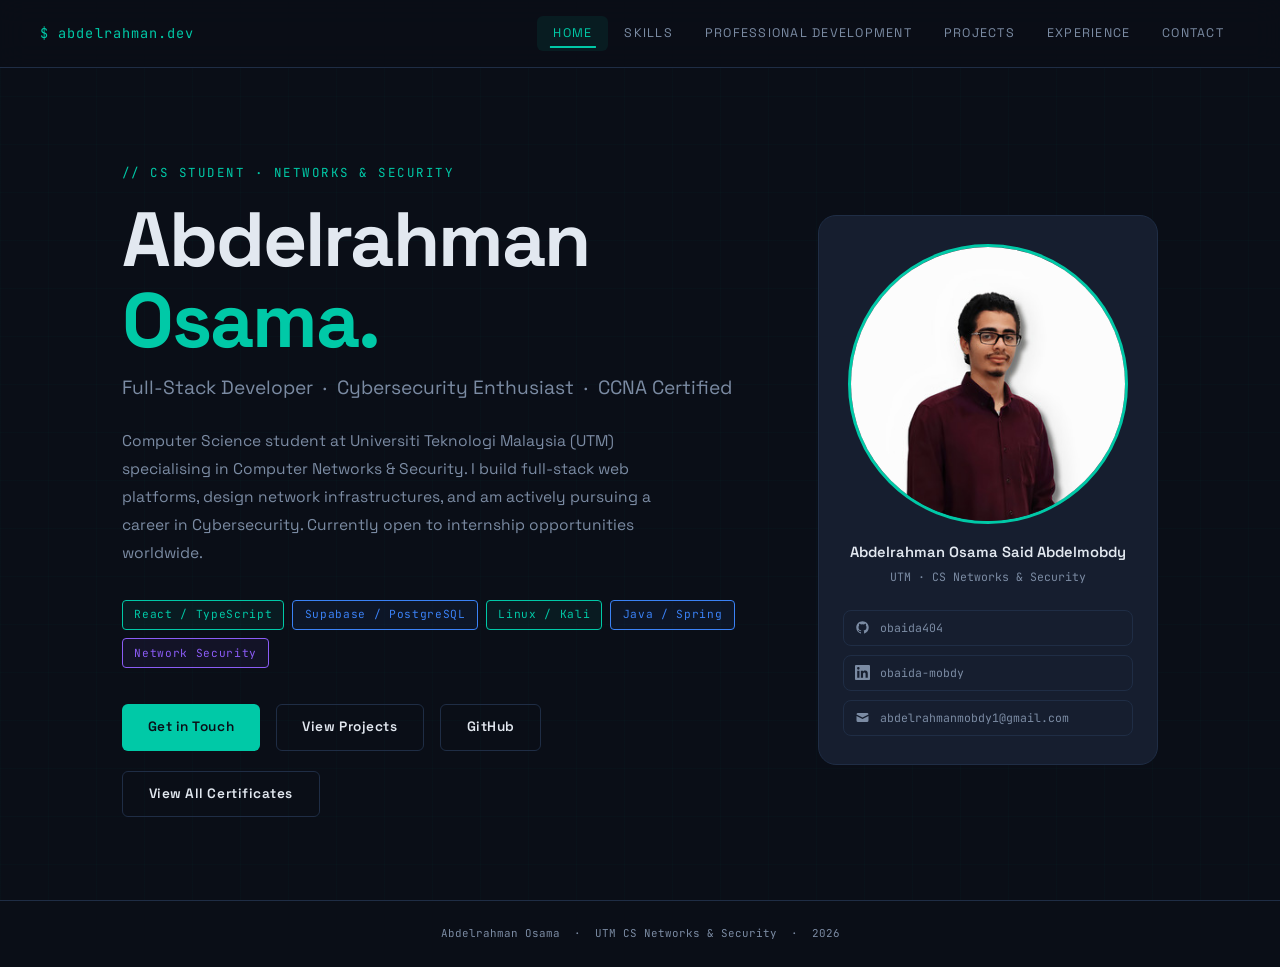
==== index.html @ 8230e9a0 "feat: complete portfolio redesign with fixed CV + new professional development page" ====
<!DOCTYPE html>
<html lang="en">
<head>
  <meta charset="UTF-8" />
  <meta name="viewport" content="width=device-width, initial-scale=1.0" />
  <meta name="description" content="Abdelrahman Osama — Full-Stack Developer &amp; Cybersecurity Enthusiast. Computer Science student at UTM, specialising in Networks &amp; Security." />
  <title>Abdelrahman Osama</title>
  <link rel="preconnect" href="https://fonts.googleapis.com" />
  <link rel="preconnect" href="https://fonts.gstatic.com" crossorigin />
  <link href="https://fonts.googleapis.com/css2?family=Space+Grotesk:wght@300;400;500;600;700&family=JetBrains+Mono:wght@300;400;600&display=swap" rel="stylesheet" />
  <link rel="stylesheet" href="shared.css" />
  <style>
    /* ── HERO ─────────────────────────────────────────────── */
    #hero {
      min-height: 100vh;
      display: flex;
      align-items: center;
      padding-top: 80px;
    }
    .hero-inner {
      display: grid;
      grid-template-columns: 1fr auto;
      gap: 4rem;
      align-items: center;
      width: 100%;
    }
    .hero-eyebrow {
      font-family: var(--mono); font-size: .78rem;
      color: var(--accent); letter-spacing: .2em;
      text-transform: uppercase; margin-bottom: 1rem;
    }
    .hero-name {
      font-size: clamp(2.4rem, 6vw, 4.8rem);
      font-weight: 700; line-height: 1.05; letter-spacing: -.025em;
    }
    .hero-name .first { color: var(--text); }
    .hero-name .last  { color: var(--accent); display: block; }
    .hero-title {
      margin-top: .75rem;
      font-size: clamp(.95rem, 2vw, 1.2rem);
      color: var(--muted); font-weight: 400;
    }
    .hero-summary {
      margin-top: 1.5rem; max-width: 560px;
      font-size: .97rem; color: var(--muted); line-height: 1.8;
    }
    .hero-ctas { display: flex; gap: 1rem; margin-top: 2.25rem; flex-wrap: wrap; }
    .hero-badges { display: flex; flex-wrap: wrap; gap: .5rem; margin-top: 2rem; }

    /* ── SIDE CARD ────────────────────────────────────────── */
    .hero-card {
      width: 340px;
      background: var(--surface);
      border: 1px solid var(--border);
      border-radius: 18px;
      padding: 1.75rem 1.5rem;
      text-align: center;
      flex-shrink: 0;
      transition: border-color .2s;
    }
    .hero-card:hover { border-color: var(--accent); }
    .avatar-photo {
      width: 280px; height: 280px; margin: 0 auto 1rem;
      border-radius: 50%;
      border: 3px solid var(--accent);
      object-fit: cover; display: block;
      background: var(--bg2);
    }
    .avatar-placeholder {
      width: 280px; height: 280px; margin: 0 auto 1rem;
      border-radius: 50%;
      border: 3px solid var(--accent);
      background: linear-gradient(135deg, var(--accent), var(--accent2));
      display: flex; align-items: center; justify-content: center;
      font-size: .6rem; font-weight: 600; color: var(--bg);
      text-align: center; padding: .5rem; line-height: 1.4;
    }
    .card-name { font-size: .92rem; font-weight: 600; margin-top: .25rem; }
    .card-sub  { font-size: .72rem; color: var(--muted); margin-top: .15rem; font-family: var(--mono); }
    .card-links { margin-top: 1.5rem; display: flex; flex-direction: column; gap: .55rem; }
    .card-link {
      display: flex; align-items: center; gap: .6rem;
      font-family: var(--mono); font-size: .72rem;
      color: var(--muted); padding: .48rem .7rem;
      border: 1px solid var(--border); border-radius: 8px;
      transition: all .2s; text-decoration: none;
    }
    .card-link:hover { border-color: var(--accent); color: var(--accent); transform: translateX(2px); }
    .card-link svg { width: 15px; height: 15px; flex-shrink: 0; }

    @media (max-width: 768px) {
      .hero-inner { grid-template-columns: 1fr; }
      .hero-card  { display: none; }
    }
  </style>
</head>
<body>
  <nav>
    <a href="./index.html" class="nav-logo">$ abdelrahman.dev</a>
    <div class="nav-links">
      <a href="./index.html" class="active">Home</a>
      <a href="./skills.html">Skills</a>
      <a href="./professional-development.html">Professional Development</a>
      <a href="./projects.html">Projects</a>
      <a href="./experience.html">Experience</a>
      <a href="./contact.html">Contact</a>
    </div>
  </nav>

  <section id="hero">
    <div class="container">
      <div class="hero-inner">
        <div>
          <p class="hero-eyebrow reveal">// cs student · networks &amp; security</p>
          <h1 class="hero-name reveal">
            <span class="first">Abdelrahman</span>
            <span class="last">Osama.</span>
          </h1>
          <p class="hero-title reveal">
            Full-Stack Developer &nbsp;·&nbsp; Cybersecurity Enthusiast &nbsp;·&nbsp; CCNA Certified
          </p>
          <p class="hero-summary reveal">
            Computer Science student at Universiti Teknologi Malaysia (UTM) specialising in Computer Networks &amp; Security.
            I build full-stack web platforms, design network infrastructures, and am actively pursuing a career in Cybersecurity.
            Currently open to internship opportunities worldwide.
          </p>
          <div class="hero-badges reveal">
            <span class="badge badge-teal">React / TypeScript</span>
            <span class="badge badge-blue">Supabase / PostgreSQL</span>
            <span class="badge badge-teal">Linux / Kali</span>
            <span class="badge badge-blue">Java / Spring</span>
            <span class="badge badge-violet">Network Security</span>
          </div>
          <div class="hero-ctas reveal">
            <a class="btn btn-primary" href="./contact.html">
              Get in Touch
            </a>
            <a class="btn btn-outline" href="./projects.html">
              View Projects
            </a>
            <a class="btn btn-outline" href="https://github.com/obaida404" target="_blank" rel="noopener">
              GitHub
            </a>
          </div>
          <div style="margin-top:1.25rem;" class="reveal">
            <a href="https://drive.google.com/drive/folders/1zpAsCIjV5kIF3nCZOyJwsmV7x7Xxo7CD?usp=sharing" target="_blank" rel="noopener noreferrer" class="btn btn-outline">
              View All Certificates
            </a>
          </div>
        </div>

        <div class="hero-card reveal">
          <img src="photo.jpg" alt="Abdelrahman Osama" class="avatar-photo" id="profile-photo"
               onload="document.querySelector('.avatar-placeholder').style.display='none'"
               onerror="this.style.display='none'" />
          <div class="avatar-placeholder">Add<br/>photo.jpg</div>
          <div class="card-name">Abdelrahman Osama Said Abdelmobdy</div>
          <div class="card-sub">UTM · CS Networks &amp; Security</div>
          <div class="card-links">
            <a href="https://github.com/obaida404" target="_blank" rel="noopener" class="card-link">
              <svg viewBox="0 0 24 24" fill="currentColor"><path d="M12 2C6.477 2 2 6.484 2 12.021c0 4.428 2.865 8.185 6.839 9.504.5.092.682-.217.682-.483 0-.237-.009-.868-.014-1.703-2.782.605-3.369-1.342-3.369-1.342-.454-1.154-1.11-1.462-1.11-1.462-.908-.62.069-.608.069-.608 1.004.07 1.532 1.032 1.532 1.032.892 1.53 2.341 1.088 2.91.832.091-.647.35-1.088.636-1.338-2.22-.253-4.555-1.113-4.555-4.951 0-1.093.39-1.988 1.029-2.688-.103-.253-.446-1.272.098-2.65 0 0 .84-.27 2.75 1.026A9.564 9.564 0 0112 6.844a9.59 9.59 0 012.504.337c1.909-1.296 2.747-1.026 2.747-1.026.546 1.378.202 2.397.1 2.65.64.7 1.028 1.595 1.028 2.688 0 3.848-2.338 4.695-4.566 4.944.359.309.678.92.678 1.855 0 1.338-.012 2.419-.012 2.747 0 .268.18.579.688.481C19.138 20.2 22 16.447 22 12.021 22 6.484 17.523 2 12 2z"/></svg>
              obaida404
            </a>
            <a href="https://www.linkedin.com/in/obaida-mobdy" target="_blank" rel="noopener" class="card-link">
              <svg viewBox="0 0 24 24" fill="currentColor"><path d="M20.447 20.452h-3.554v-5.569c0-1.328-.027-3.037-1.852-3.037-1.853 0-2.136 1.445-2.136 2.939v5.667H9.351V9h3.414v1.561h.046c.477-.9 1.637-1.85 3.37-1.85 3.601 0 4.267 2.37 4.267 5.455v6.286zM5.337 7.433a2.062 2.062 0 01-2.063-2.065 2.064 2.064 0 112.063 2.065zm1.782 13.019H3.555V9h3.564v11.452zM22.225 0H1.771C.792 0 0 .774 0 1.729v20.542C0 23.227.792 24 1.771 24h20.451C23.2 24 24 23.227 24 22.271V1.729C24 .774 23.2 0 22.222 0h.003z"/></svg>
              obaida-mobdy
            </a>
            <a href="mailto:abdelrahmanmobdy1@gmail.com" class="card-link">
              <svg viewBox="0 0 20 20" fill="currentColor"><path d="M2.003 5.884L10 9.882l7.997-3.998A2 2 0 0016 4H4a2 2 0 00-1.997 1.884z"/><path d="M18 8.118l-8 4-8-4V14a2 2 0 002 2h12a2 2 0 002-2V8.118z"/></svg>
              abdelrahmanmobdy1@gmail.com
            </a>
          </div>
        </div>
      </div>
    </div>
  </section>

  <footer>
    <p>Abdelrahman Osama &nbsp;·&nbsp; UTM CS Networks &amp; Security &nbsp;·&nbsp; <span id="yr"></span></p>
  </footer>
  <script>
    document.getElementById('yr').textContent = new Date().getFullYear();

    const obs = new IntersectionObserver(es => {
      es.forEach(e => { if(e.isIntersecting){ e.target.classList.add('visible'); obs.unobserve(e.target); } });
    }, { threshold: .1 });
    document.querySelectorAll('.reveal').forEach(el => obs.observe(el));

    const nav = document.querySelector('nav');
    window.addEventListener('scroll', () => {
      nav.classList.toggle('scrolled', window.scrollY > 20);
    }, { passive: true });
  </script>
</body>
</html>
---- shared.css ----
/* ── TOKENS ──────────────────────────────────────────────── */
:root {
  --bg:      #0a0e17;
  --bg2:     #111827;
  --surface: #161e2f;
  --surface-hover: #1b253b;
  --border:  #1f2d45;
  --accent:  #00c9a7;
  --accent2: #3b82f6;
  --accent3: #8b5cf6;
  --text:    #e2e8f0;
  --muted:   #7b8ba3;
  --display: 'Space Grotesk', sans-serif;
  --mono:    'JetBrains Mono', monospace;
}

/* ── RESET ───────────────────────────────────────────────── */
*, *::before, *::after { box-sizing: border-box; margin: 0; padding: 0; }
html { scroll-behavior: smooth; }
body {
  font-family: var(--display);
  background: var(--bg);
  color: var(--text);
  line-height: 1.65;
  overflow-x: hidden;
  -webkit-font-smoothing: antialiased;
}
::selection { background: var(--accent); color: var(--bg); }
a { color: inherit; text-decoration: none; }

::-webkit-scrollbar { width: 5px; }
::-webkit-scrollbar-track { background: var(--bg); }
::-webkit-scrollbar-thumb { background: var(--accent); border-radius: 3px; }

/* ── GRID OVERLAY ────────────────────────────────────────── */
body::before {
  content: '';
  position: fixed; inset: 0; z-index: 0; pointer-events: none;
  background-image:
    linear-gradient(rgba(0,201,167,.025) 1px, transparent 1px),
    linear-gradient(90deg, rgba(0,201,167,.025) 1px, transparent 1px);
  background-size: 48px 48px;
}

/* ── NAV ─────────────────────────────────────────────────── */
nav {
  position: fixed; top: 0; left: 0; right: 0; z-index: 100;
  display: flex; align-items: center; justify-content: space-between;
  padding: 1rem 2.5rem;
  background: rgba(10,14,23,.9);
  backdrop-filter: blur(14px);
  -webkit-backdrop-filter: blur(14px);
  border-bottom: 1px solid var(--border);
  transition: box-shadow .25s;
}
nav.scrolled { box-shadow: 0 4px 30px rgba(0,0,0,.45); }
.nav-logo {
  font-family: var(--mono);
  font-size: .85rem;
  color: var(--accent);
  letter-spacing: .08em;
  transition: opacity .2s;
}
.nav-logo:hover { opacity: .75; }
.nav-links { display: flex; gap: 0; }
.nav-links a {
  font-size: .78rem;
  letter-spacing: .1em;
  text-transform: uppercase;
  color: var(--muted);
  padding: .45rem 1rem;
  border-radius: 6px;
  transition: color .2s, background .2s;
  position: relative;
}
.nav-links a::after {
  content: ''; position: absolute; bottom: 3px; left: 50%;
  transform: translateX(-50%); width: 0; height: 1.5px;
  background: var(--accent); transition: width .25s ease;
}
.nav-links a:hover { color: var(--accent); background: rgba(0,201,167,.04); }
.nav-links a.active { color: var(--accent); background: rgba(0,201,167,.08); }
.nav-links a.active::after { width: 65%; }

/* ── LAYOUT ──────────────────────────────────────────────── */
section { position: relative; z-index: 1; }
.container { max-width: 1100px; margin: 0 auto; padding: 0 2rem; }
.page-wrap { padding-top: 100px; padding-bottom: 5rem; }

/* ── PAGE HEADER ─────────────────────────────────────────── */
.page-header { margin-bottom: 3rem; }
.page-label {
  font-family: var(--mono); font-size: .72rem;
  color: var(--accent); letter-spacing: .2em; text-transform: uppercase;
  margin-bottom: .5rem;
}
.page-title {
  font-size: clamp(1.8rem, 4vw, 2.8rem);
  font-weight: 700; letter-spacing: -.02em;
}
.page-divider {
  width: 48px; height: 3px;
  background: linear-gradient(90deg, var(--accent), var(--accent2));
  border-radius: 2px; margin-top: .75rem;
}

/* ── BUTTONS ─────────────────────────────────────────────── */
.btn {
  display: inline-flex; align-items: center; gap: .5rem;
  padding: .7rem 1.6rem;
  border-radius: 6px;
  font-size: .85rem; font-weight: 600; letter-spacing: .04em;
  cursor: pointer; transition: all .2s; font-family: var(--display);
}
.btn-primary { background: var(--accent); color: var(--bg); border: none; }
.btn-primary:hover { background: #00e5be; transform: translateY(-1px); box-shadow: 0 4px 16px rgba(0,201,167,.3); }
.btn-outline { background: transparent; color: var(--text); border: 1px solid var(--border); }
.btn-outline:hover { border-color: var(--accent); color: var(--accent); transform: translateY(-1px); }

/* ── BADGES ──────────────────────────────────────────────── */
.badge {
  font-family: var(--mono); font-size: .7rem;
  padding: .3rem .7rem; border-radius: 4px; border: 1px solid; letter-spacing: .06em;
  transition: transform .2s, box-shadow .2s;
}
.badge:hover { transform: translateY(-1px); }
.badge-teal   { border-color: var(--accent);  color: var(--accent);  background: rgba(0,201,167,.07); }
.badge-blue   { border-color: var(--accent2); color: var(--accent2); background: rgba(59,130,246,.07); }
.badge-violet { border-color: var(--accent3); color: var(--accent3); background: rgba(139,92,246,.07); }

/* ── REVEAL ──────────────────────────────────────────────── */
.reveal { opacity: 0; transform: translateY(24px); transition: opacity .55s ease, transform .55s ease; }
.reveal.visible { opacity: 1; transform: none; }

/* ── FOOTER ──────────────────────────────────────────────── */
footer {
  text-align: center; padding: 1.5rem;
  font-family: var(--mono); font-size: .68rem;
  color: var(--muted); border-top: 1px solid var(--border);
  position: relative; z-index: 1;
}

/* ── MOBILE ──────────────────────────────────────────────── */
@media (max-width: 768px) {
  nav { padding: 1rem 1.25rem; }
  .nav-links { gap: 0; }
  .nav-links a { padding: .4rem .55rem; font-size: .65rem; }
  .container { padding: 0 1.25rem; }
}
@media (prefers-reduced-motion: reduce) {
  .reveal { transition: none; }
  * { animation: none !important; }
}
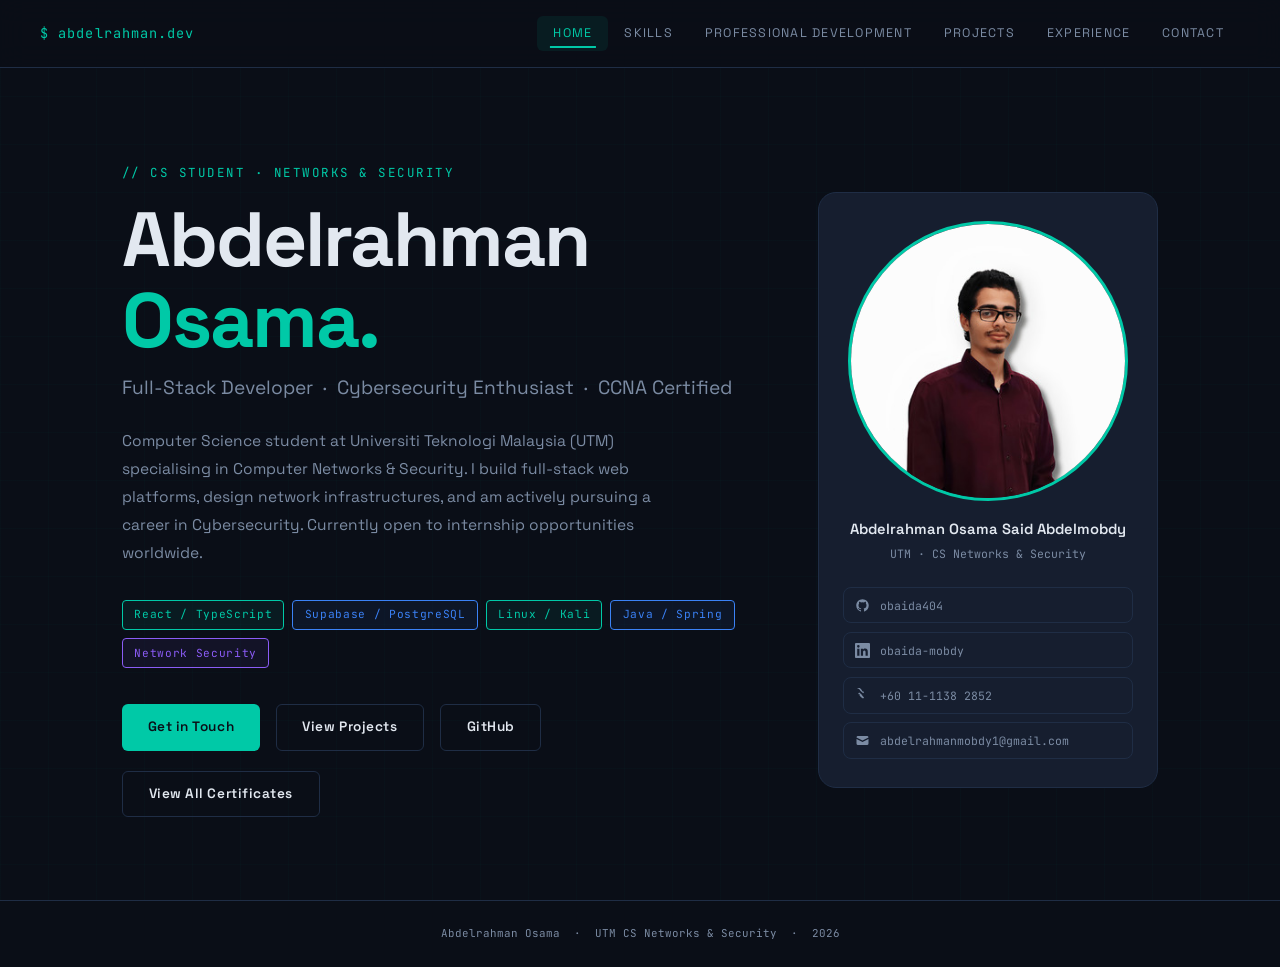
==== commit 77be64e5: "fix: add Projects active nav state + phone number to contact/pages" ====
--- a/index.html
+++ b/index.html
@@ -165,6 +165,10 @@
               <svg viewBox="0 0 24 24" fill="currentColor"><path d="M20.447 20.452h-3.554v-5.569c0-1.328-.027-3.037-1.852-3.037-1.853 0-2.136 1.445-2.136 2.939v5.667H9.351V9h3.414v1.561h.046c.477-.9 1.637-1.85 3.37-1.85 3.601 0 4.267 2.37 4.267 5.455v6.286zM5.337 7.433a2.062 2.062 0 01-2.063-2.065 2.064 2.064 0 112.063 2.065zm1.782 13.019H3.555V9h3.564v11.452zM22.225 0H1.771C.792 0 0 .774 0 1.729v20.542C0 23.227.792 24 1.771 24h20.451C23.2 24 24 23.227 24 22.271V1.729C24 .774 23.2 0 22.222 0h.003z"/></svg>
               obaida-mobdy
             </a>
+            <a href="tel:+601111382852" class="card-link">
+              <svg viewBox="0 0 24 24" fill="currentColor"><path d="M6.62 10.79a15.05 15.05 0 006.19 6.19l1.06-1.06a1 1 0 000-1.41l-1.06-1.06a15.05 15.05 0 00-6.19-6.19l-1.06 1.06a1 1 0 001.41 1.41l1.06 1.06zm7.48-3.54a1 1 0 00-1.41-1.41l-1.06-1.06a15.05 15.05 0 00-6.19-6.19l-1.06 1.06a1 1 0 001.41 1.41l1.06 1.06a15.05 15.05 0 006.19 6.19l1.06-1.06a1 1 0 00-1.41-1.41l-1.06-1.06z"/></svg>
+              +60 11-1138 2852
+            </a>
             <a href="mailto:abdelrahmanmobdy1@gmail.com" class="card-link">
               <svg viewBox="0 0 20 20" fill="currentColor"><path d="M2.003 5.884L10 9.882l7.997-3.998A2 2 0 0016 4H4a2 2 0 00-1.997 1.884z"/><path d="M18 8.118l-8 4-8-4V14a2 2 0 002 2h12a2 2 0 002-2V8.118z"/></svg>
               abdelrahmanmobdy1@gmail.com
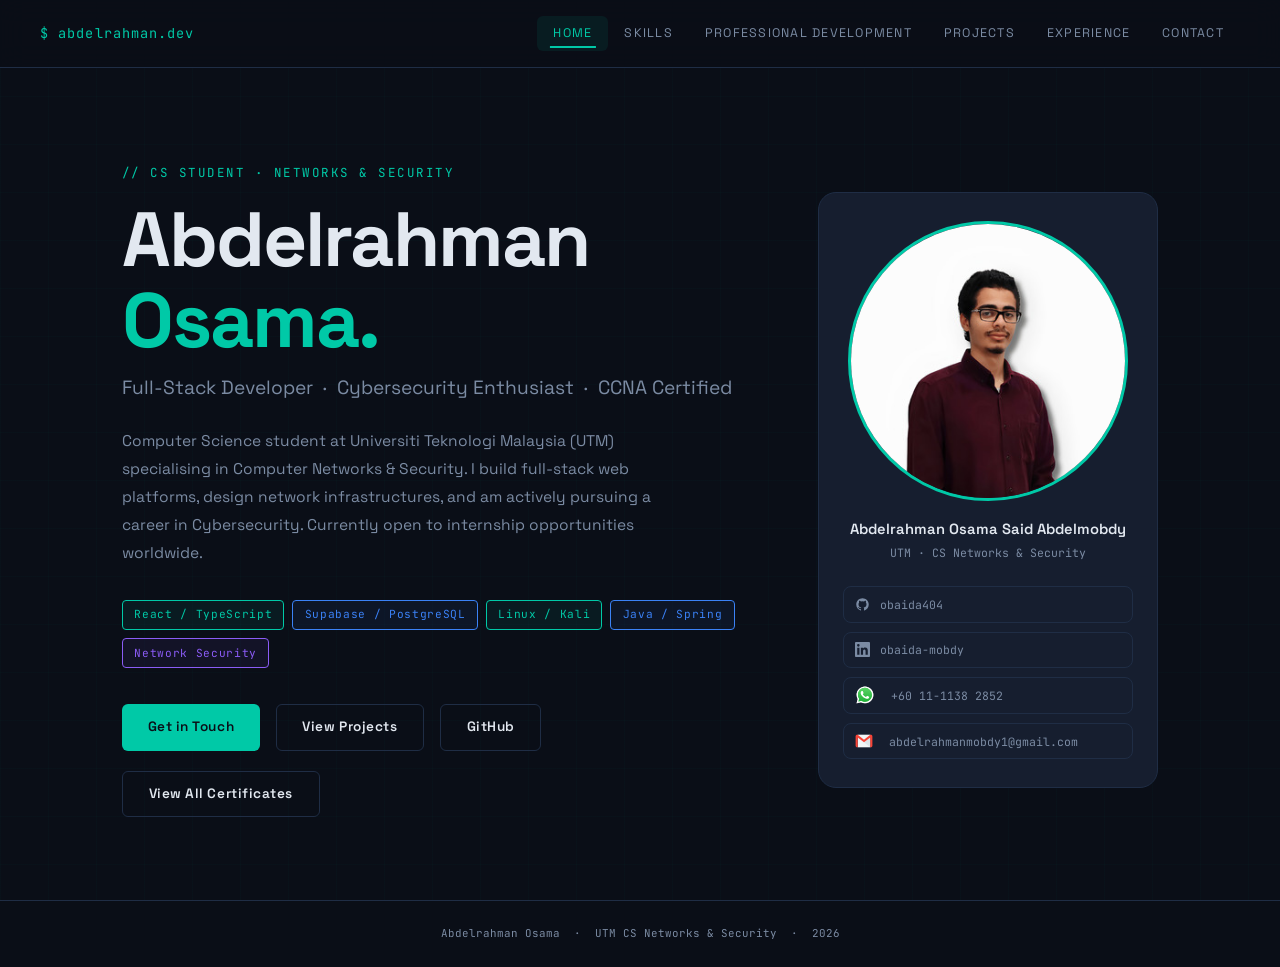
==== commit 9f56c1d0: "feat: add WhatsApp + email SVG logo icons" ====
--- a/index.html
+++ b/index.html
@@ -166,11 +166,11 @@
               obaida-mobdy
             </a>
             <a href="tel:+601111382852" class="card-link">
-              <svg viewBox="0 0 24 24" fill="currentColor"><path d="M6.62 10.79a15.05 15.05 0 006.19 6.19l1.06-1.06a1 1 0 000-1.41l-1.06-1.06a15.05 15.05 0 00-6.19-6.19l-1.06 1.06a1 1 0 001.41 1.41l1.06 1.06zm7.48-3.54a1 1 0 00-1.41-1.41l-1.06-1.06a15.05 15.05 0 00-6.19-6.19l-1.06 1.06a1 1 0 001.41 1.41l1.06 1.06a15.05 15.05 0 006.19 6.19l1.06-1.06a1 1 0 00-1.41-1.41l-1.06-1.06z"/></svg>
+              <img src="whatsapp.svg" width="20" height="20" alt="WhatsApp" style="vertical-align:middle;margin-right:6px;">
               +60 11-1138 2852
             </a>
             <a href="mailto:abdelrahmanmobdy1@gmail.com" class="card-link">
-              <svg viewBox="0 0 20 20" fill="currentColor"><path d="M2.003 5.884L10 9.882l7.997-3.998A2 2 0 0016 4H4a2 2 0 00-1.997 1.884z"/><path d="M18 8.118l-8 4-8-4V14a2 2 0 002 2h12a2 2 0 002-2V8.118z"/></svg>
+              <img src="email.svg" width="18" height="18" alt="Email" style="vertical-align:middle;margin-right:6px;">
               abdelrahmanmobdy1@gmail.com
             </a>
           </div>
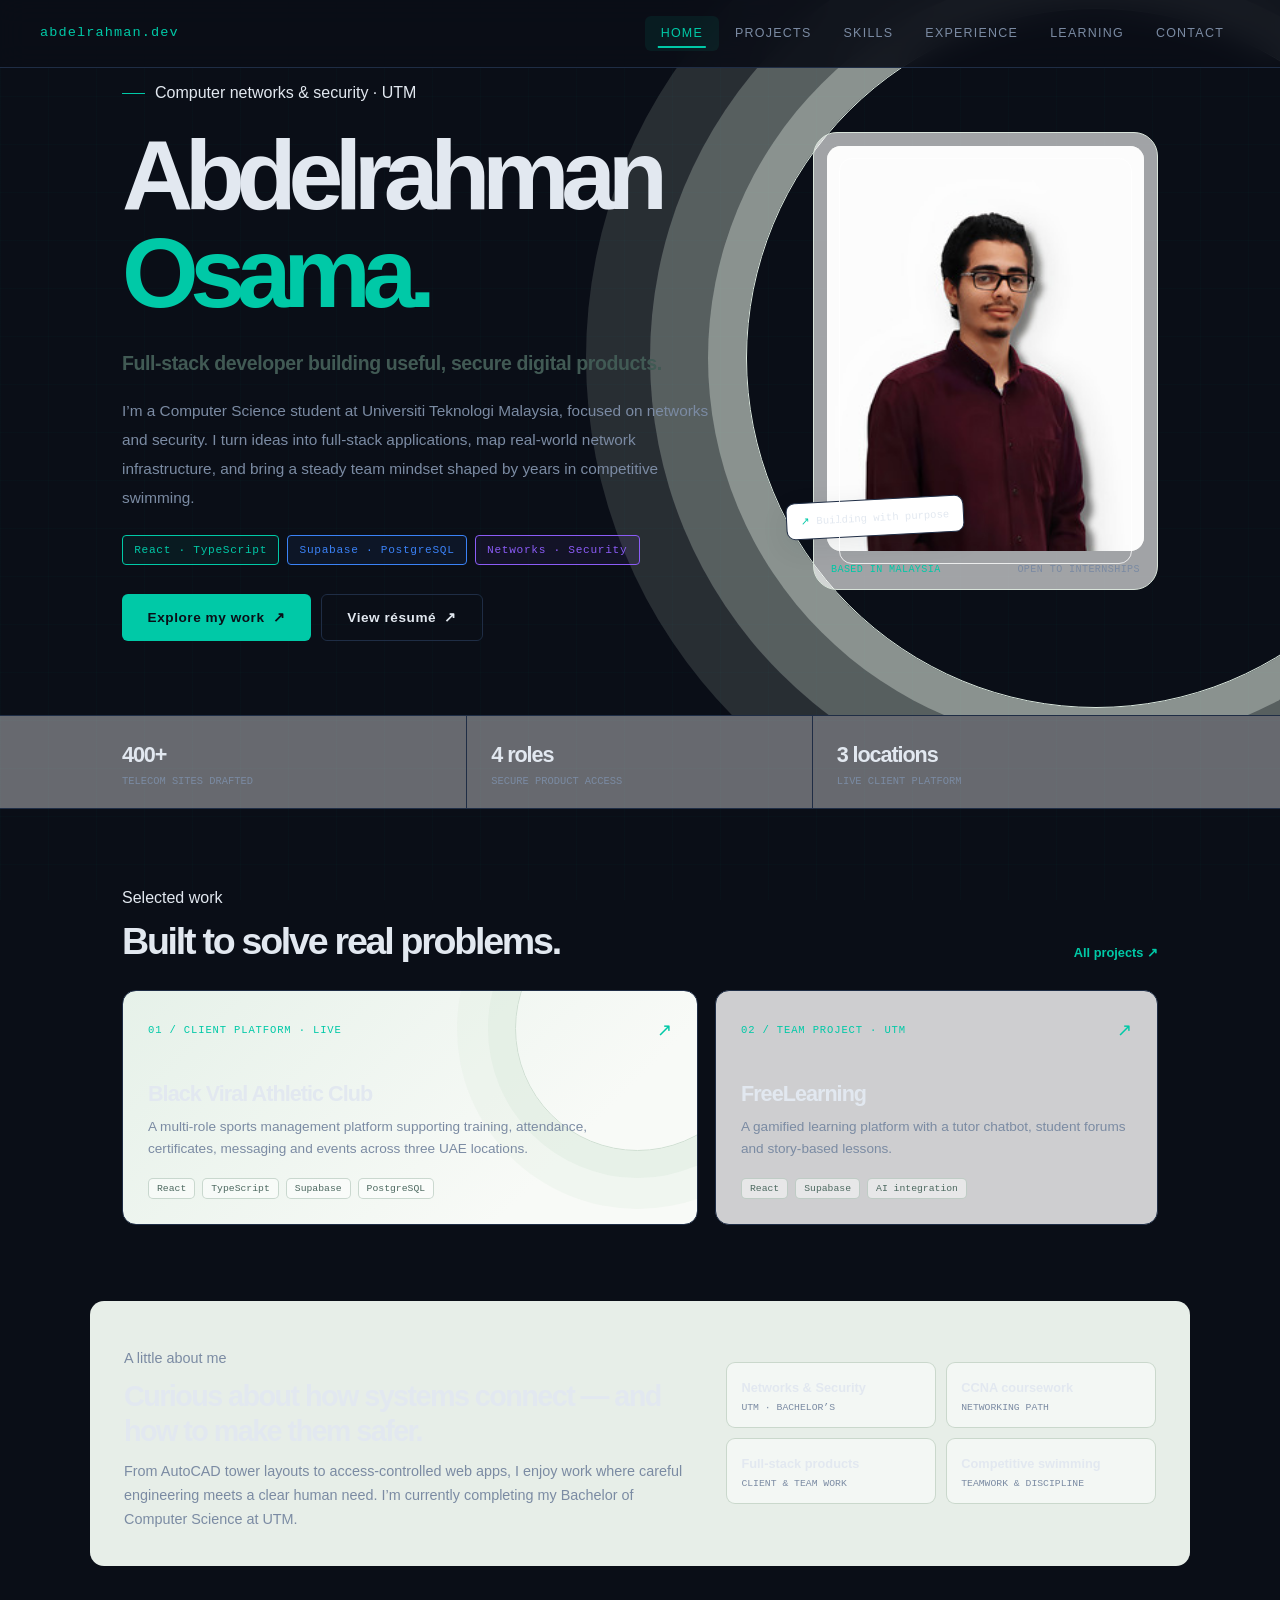
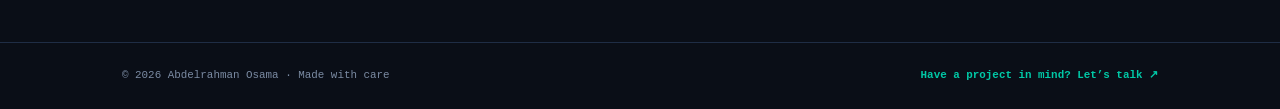
==== commit 2949da5e: "Redesign portfolio homepage" ====
--- a/index.html
+++ b/index.html
@@ -1,199 +1,186 @@
-<!DOCTYPE html>
+<!doctype html>
 <html lang="en">
 <head>
-  <meta charset="UTF-8" />
-  <meta name="viewport" content="width=device-width, initial-scale=1.0" />
-  <meta name="description" content="Abdelrahman Osama — Full-Stack Developer &amp; Cybersecurity Enthusiast. Computer Science student at UTM, specialising in Networks &amp; Security." />
-  <title>Abdelrahman Osama</title>
-  <link rel="preconnect" href="https://fonts.googleapis.com" />
-  <link rel="preconnect" href="https://fonts.gstatic.com" crossorigin />
-  <link href="https://fonts.googleapis.com/css2?family=Space+Grotesk:wght@300;400;500;600;700&family=JetBrains+Mono:wght@300;400;600&display=swap" rel="stylesheet" />
+  <meta charset="utf-8" />
+  <meta name="viewport" content="width=device-width, initial-scale=1" />
+  <meta name="description" content="Abdelrahman Osama is a Computer Networks and Security student at UTM who builds full-stack products and network systems." />
+  <meta name="theme-color" content="#f4f5f0" />
+  <title>Abdelrahman Osama — Full-Stack Developer &amp; Networks Student</title>
   <link rel="stylesheet" href="shared.css" />
   <style>
-    /* ── HERO ─────────────────────────────────────────────── */
-    #hero {
-      min-height: 100vh;
-      display: flex;
-      align-items: center;
-      padding-top: 80px;
+    .hero { position: relative; isolation: isolate; padding: 80px 0 74px; overflow: hidden; }
+    .hero::before {
+      position: absolute; content: ''; z-index: -1; right: -13vw; top: 8px;
+      width: min(58vw, 700px); aspect-ratio: 1; border: 1px solid #dce9df; border-radius: 50%;
+      box-shadow: 0 0 0 38px rgba(226,237,227,.36), 0 0 0 96px rgba(226,237,227,.25), 0 0 0 160px rgba(226,237,227,.14);
     }
-    .hero-inner {
-      display: grid;
-      grid-template-columns: 1fr auto;
-      gap: 4rem;
-      align-items: center;
-      width: 100%;
+    .hero-inner { display: grid; grid-template-columns: minmax(0,1fr) 345px; gap: clamp(44px,8vw,112px); align-items: center; }
+    .hero-copy { max-width: 680px; }
+    .hero-eyebrow { display: flex; align-items: center; gap: 10px; margin-bottom: 21px; }
+    .hero-eyebrow::before { content: ''; width: 23px; height: 1px; background: var(--accent); }
+    .hero-name { max-width: 740px; font-size: clamp(3.25rem, 7.7vw, 6.25rem); line-height: .99; letter-spacing: -.085em; font-weight: 800; }
+    .hero-name .first { display: block; }
+    .hero-name .last { display: block; color: var(--accent); }
+    .hero-title { margin-top: 24px; color: #415a54; font-size: clamp(1rem,2vw,1.22rem); font-weight: 700; letter-spacing: -.02em; }
+    .hero-summary { max-width: 600px; margin-top: 17px; color: var(--muted); font-size: .96rem; line-height: 1.9; }
+    .hero-badges { display: flex; flex-wrap: wrap; gap: 8px; margin-top: 23px; }
+    .hero-ctas { display: flex; flex-wrap: wrap; gap: 10px; margin-top: 29px; }
+    .hero-photo-wrap { position: relative; padding: 13px; border: 1px solid #d8e3d9; border-radius: 24px; background: rgba(255,255,255,.62); box-shadow: var(--shadow); transform: rotate(2deg); }
+    .hero-photo-wrap::before { position:absolute; content:''; inset: 25px; border: 1px solid rgba(255,255,255,.8); border-radius: 13px; pointer-events:none; z-index:1; }
+    .hero-photo { display:block; width:100%; height: 405px; object-fit: cover; object-position: center 25%; border-radius: 14px; background:#eef0ed; }
+    .photo-caption { display:flex; align-items:center; justify-content:space-between; gap:12px; padding: 13px 4px 1px; font:500 .63rem var(--mono); color:var(--muted); letter-spacing:.04em; }
+    .photo-caption strong { color:var(--accent); font-weight:500; }
+    .hero-note { position:absolute; left:-28px; bottom:53px; padding:11px 14px; border:1px solid var(--border); border-radius:9px; background:white; box-shadow:0 8px 28px rgba(23,42,40,.09); font:500 .66rem var(--mono); color:var(--text); transform:rotate(-3deg); }
+    .hero-note span { color:var(--accent); }
+    .proof-band { border-block:1px solid var(--border); background:rgba(255,255,255,.38); }
+    .proof-grid { display:grid; grid-template-columns:repeat(3,1fr); }
+    .proof-item { padding:21px 24px; border-right:1px solid var(--border); }
+    .proof-item:first-child { padding-left:0; }
+    .proof-item:last-child { border:0; }
+    .proof-number { display:block; color:var(--text); font-size:1.35rem; font-weight:800; letter-spacing:-.05em; }
+    .proof-caption { display:block; margin-top:2px; color:var(--muted); font:500 .65rem var(--mono); }
+    .home-section { padding:76px 0; }
+    .section-heading { display:flex; align-items:end; justify-content:space-between; gap:20px; margin-bottom:26px; }
+    .section-heading h2 { margin-top:9px; font-size:clamp(1.7rem,3vw,2.35rem); line-height:1.15; letter-spacing:-.06em; }
+    .section-link { color:var(--accent); font-size:.8rem; font-weight:800; white-space:nowrap; }
+    .section-link:hover { text-decoration:underline; text-underline-offset:4px; }
+    .featured-grid { display:grid; grid-template-columns:1.3fr 1fr; gap:17px; }
+    .featured-card { position:relative; display:flex; min-height:235px; flex-direction:column; justify-content:space-between; padding:25px; overflow:hidden; border:1px solid var(--border); border-radius:14px; background:rgba(255,255,255,.8); transition:transform .2s,box-shadow .2s,border-color .2s; }
+    .featured-card:hover { transform:translateY(-3px); border-color:#b5d0c4; box-shadow:var(--shadow); }
+    .featured-card.primary { background:linear-gradient(135deg,#e6f1e9,#f8faf7 75%); }
+    .featured-card.primary::after { position:absolute; content:''; right:-63px; top:-85px; width:245px; height:245px; border:1px solid #cfdfd2; border-radius:50%; box-shadow:0 0 0 27px rgba(219,234,221,.48),0 0 0 58px rgba(219,234,221,.29); }
+    .featured-top, .featured-bottom { position:relative; z-index:1; }
+    .featured-top { display:flex; align-items:center; justify-content:space-between; gap:12px; }
+    .feat-label { color:var(--accent); font:500 .66rem var(--mono); letter-spacing:.08em; text-transform:uppercase; }
+    .featured-arrow { color:var(--accent); font-size:1.1rem; }
+    .featured-card h3 { max-width:420px; margin-top:30px; font-size:1.35rem; line-height:1.25; letter-spacing:-.045em; }
+    .featured-card p { max-width:470px; margin-top:8px; color:var(--muted); font-size:.85rem; }
+    .featured-tags { display:flex; flex-wrap:wrap; gap:7px; margin-top:17px; }
+    .featured-tags span { padding:4px 8px; border:1px solid rgba(147,174,157,.46); border-radius:5px; color:#4d6960; background:rgba(255,255,255,.5); font:500 .61rem var(--mono); }
+    .about-strip { display:grid; grid-template-columns:1.3fr 1fr; gap:44px; align-items:center; padding:34px; border-radius:14px; background:#e7eee8; }
+    .about-strip h2 { margin-top:9px; font-size:1.8rem; letter-spacing:-.055em; line-height:1.2; }
+    .about-strip p { margin-top:12px; color:var(--muted); font-size:.9rem; }
+    .about-facts { display:grid; grid-template-columns:1fr 1fr; gap:10px; }
+    .about-fact { padding:14px; border:1px solid rgba(182,202,186,.67); border-radius:9px; background:rgba(255,255,255,.5); }
+    .about-fact strong { display:block; font-size:.8rem; }
+    .about-fact span { display:block; margin-top:4px; color:var(--muted); font:500 .61rem var(--mono); }
+    .home-footer { display:flex; align-items:center; justify-content:space-between; gap:20px; }
+    .home-footer a { color:var(--accent); font-weight:700; }
+    @media (max-width: 820px) {
+      .hero { padding:58px 0 53px; }
+      .hero-inner { grid-template-columns:minmax(0,1fr) 260px; gap:36px; }
+      .hero-photo { height:325px; }
+      .hero-note { left:-20px; }
+      .about-strip { gap:25px; }
     }
-    .hero-eyebrow {
-      font-family: var(--mono); font-size: .78rem;
-      color: var(--accent); letter-spacing: .2em;
-      text-transform: uppercase; margin-bottom: 1rem;
-    }
-    .hero-name {
-      font-size: clamp(2.4rem, 6vw, 4.8rem);
-      font-weight: 700; line-height: 1.05; letter-spacing: -.025em;
-    }
-    .hero-name .first { color: var(--text); }
-    .hero-name .last  { color: var(--accent); display: block; }
-    .hero-title {
-      margin-top: .75rem;
-      font-size: clamp(.95rem, 2vw, 1.2rem);
-      color: var(--muted); font-weight: 400;
-    }
-    .hero-summary {
-      margin-top: 1.5rem; max-width: 560px;
-      font-size: .97rem; color: var(--muted); line-height: 1.8;
-    }
-    .hero-ctas { display: flex; gap: 1rem; margin-top: 2.25rem; flex-wrap: wrap; }
-    .hero-badges { display: flex; flex-wrap: wrap; gap: .5rem; margin-top: 2rem; }
-
-    /* ── SIDE CARD ────────────────────────────────────────── */
-    .hero-card {
-      width: 340px;
-      background: var(--surface);
-      border: 1px solid var(--border);
-      border-radius: 18px;
-      padding: 1.75rem 1.5rem;
-      text-align: center;
-      flex-shrink: 0;
-      transition: border-color .2s;
-    }
-    .hero-card:hover { border-color: var(--accent); }
-    .avatar-photo {
-      width: 280px; height: 280px; margin: 0 auto 1rem;
-      border-radius: 50%;
-      border: 3px solid var(--accent);
-      object-fit: cover; display: block;
-      background: var(--bg2);
-    }
-    .avatar-placeholder {
-      width: 280px; height: 280px; margin: 0 auto 1rem;
-      border-radius: 50%;
-      border: 3px solid var(--accent);
-      background: linear-gradient(135deg, var(--accent), var(--accent2));
-      display: flex; align-items: center; justify-content: center;
-      font-size: .6rem; font-weight: 600; color: var(--bg);
-      text-align: center; padding: .5rem; line-height: 1.4;
-    }
-    .card-name { font-size: .92rem; font-weight: 600; margin-top: .25rem; }
-    .card-sub  { font-size: .72rem; color: var(--muted); margin-top: .15rem; font-family: var(--mono); }
-    .card-links { margin-top: 1.5rem; display: flex; flex-direction: column; gap: .55rem; }
-    .card-link {
-      display: flex; align-items: center; gap: .6rem;
-      font-family: var(--mono); font-size: .72rem;
-      color: var(--muted); padding: .48rem .7rem;
-      border: 1px solid var(--border); border-radius: 8px;
-      transition: all .2s; text-decoration: none;
-    }
-    .card-link:hover { border-color: var(--accent); color: var(--accent); transform: translateX(2px); }
-    .card-link svg { width: 15px; height: 15px; flex-shrink: 0; }
-
-    @media (max-width: 768px) {
-      .hero-inner { grid-template-columns: 1fr; }
-      .hero-card  { display: none; }
+    @media (max-width: 620px) {
+      .hero { padding:48px 0 47px; }
+      .hero-inner { grid-template-columns:1fr; gap:33px; }
+      .hero-name { font-size:clamp(3.1rem,14vw,5rem); }
+      .hero-summary { font-size:.91rem; }
+      .hero-photo-wrap { width:min(78%,300px); justify-self:center; }
+      .hero-photo { height:310px; }
+      .hero-note { left:-25px; bottom:43px; }
+      .proof-grid { grid-template-columns:repeat(3,1fr); }
+      .proof-item { padding:16px 10px; }
+      .proof-item:first-child { padding-left:0; }
+      .proof-number { font-size:1.1rem; }
+      .proof-caption { font-size:.56rem; }
+      .home-section { padding:55px 0; }
+      .section-heading { align-items:flex-start; }
+      .section-heading .section-link { padding-top:5px; }
+      .featured-grid, .about-strip { grid-template-columns:1fr; }
+      .featured-card { min-height:210px; padding:21px; }
+      .about-strip { padding:24px; }
+      .about-strip h2 { font-size:1.55rem; }
+      .home-footer { align-items:flex-start; flex-direction:column; }
     }
   </style>
 </head>
 <body>
-  <nav>
-    <a href="./index.html" class="nav-logo">$ abdelrahman.dev</a>
+  <nav aria-label="Main navigation">
+    <a href="./index.html" class="nav-logo">abdelrahman.dev</a>
     <div class="nav-links">
-      <a href="./index.html" class="active">Home</a>
+      <a href="./index.html" class="active" aria-current="page">Home</a>
+      <a href="./projects.html">Projects</a>
       <a href="./skills.html">Skills</a>
-      <a href="./professional-development.html">Professional Development</a>
-      <a href="./projects.html">Projects</a>
       <a href="./experience.html">Experience</a>
+      <a href="./professional-development.html">Learning</a>
       <a href="./contact.html">Contact</a>
     </div>
   </nav>
 
-  <section id="hero">
-    <div class="container">
-      <div class="hero-inner">
-        <div>
-          <p class="hero-eyebrow reveal">// cs student · networks &amp; security</p>
-          <h1 class="hero-name reveal">
-            <span class="first">Abdelrahman</span>
-            <span class="last">Osama.</span>
-          </h1>
-          <p class="hero-title reveal">
-            Full-Stack Developer &nbsp;·&nbsp; Cybersecurity Enthusiast &nbsp;·&nbsp; CCNA Certified
-          </p>
-          <p class="hero-summary reveal">
-            Computer Science student at Universiti Teknologi Malaysia (UTM) specialising in Computer Networks &amp; Security.
-            I build full-stack web platforms, design network infrastructures, and am actively pursuing a career in Cybersecurity.
-            Currently open to internship opportunities worldwide.
-          </p>
-          <div class="hero-badges reveal">
-            <span class="badge badge-teal">React / TypeScript</span>
-            <span class="badge badge-blue">Supabase / PostgreSQL</span>
-            <span class="badge badge-teal">Linux / Kali</span>
-            <span class="badge badge-blue">Java / Spring</span>
-            <span class="badge badge-violet">Network Security</span>
+  <main>
+    <section class="hero">
+      <div class="container hero-inner">
+        <div class="hero-copy">
+          <p class="hero-eyebrow reveal">Computer networks &amp; security · UTM</p>
+          <h1 class="hero-name reveal"><span class="first">Abdelrahman</span><span class="last">Osama.</span></h1>
+          <p class="hero-title reveal">Full-stack developer building useful, secure digital products.</p>
+          <p class="hero-summary reveal">I’m a Computer Science student at Universiti Teknologi Malaysia, focused on networks and security. I turn ideas into full-stack applications, map real-world network infrastructure, and bring a steady team mindset shaped by years in competitive swimming.</p>
+          <div class="hero-badges reveal" aria-label="Key technologies">
+            <span class="badge badge-teal">React · TypeScript</span>
+            <span class="badge badge-blue">Supabase · PostgreSQL</span>
+            <span class="badge badge-violet">Networks · Security</span>
           </div>
           <div class="hero-ctas reveal">
-            <a class="btn btn-primary" href="./contact.html">
-              Get in Touch
-            </a>
-            <a class="btn btn-outline" href="./projects.html">
-              View Projects
-            </a>
-            <a class="btn btn-outline" href="https://github.com/obaida404" target="_blank" rel="noopener">
-              GitHub
-            </a>
-          </div>
-          <div style="margin-top:1.25rem;" class="reveal">
-            <a href="https://drive.google.com/drive/folders/1zpAsCIjV5kIF3nCZOyJwsmV7x7Xxo7CD?usp=sharing" target="_blank" rel="noopener noreferrer" class="btn btn-outline">
-              View All Certificates
-            </a>
+            <a class="btn btn-primary" href="./projects.html">Explore my work <span aria-hidden="true">↗</span></a>
+            <a class="btn btn-outline" href="./CV.pdf" target="_blank" rel="noopener">View résumé <span aria-hidden="true">↗</span></a>
           </div>
         </div>
-
-        <div class="hero-card reveal">
-          <img src="photo.jpg" alt="Abdelrahman Osama" class="avatar-photo" id="profile-photo"
-               onload="document.querySelector('.avatar-placeholder').style.display='none'"
-               onerror="this.style.display='none'" />
-          <div class="avatar-placeholder">Add<br/>photo.jpg</div>
-          <div class="card-name">Abdelrahman Osama Said Abdelmobdy</div>
-          <div class="card-sub">UTM · CS Networks &amp; Security</div>
-          <div class="card-links">
-            <a href="https://github.com/obaida404" target="_blank" rel="noopener" class="card-link">
-              <svg viewBox="0 0 24 24" fill="currentColor"><path d="M12 2C6.477 2 2 6.484 2 12.021c0 4.428 2.865 8.185 6.839 9.504.5.092.682-.217.682-.483 0-.237-.009-.868-.014-1.703-2.782.605-3.369-1.342-3.369-1.342-.454-1.154-1.11-1.462-1.11-1.462-.908-.62.069-.608.069-.608 1.004.07 1.532 1.032 1.532 1.032.892 1.53 2.341 1.088 2.91.832.091-.647.35-1.088.636-1.338-2.22-.253-4.555-1.113-4.555-4.951 0-1.093.39-1.988 1.029-2.688-.103-.253-.446-1.272.098-2.65 0 0 .84-.27 2.75 1.026A9.564 9.564 0 0112 6.844a9.59 9.59 0 012.504.337c1.909-1.296 2.747-1.026 2.747-1.026.546 1.378.202 2.397.1 2.65.64.7 1.028 1.595 1.028 2.688 0 3.848-2.338 4.695-4.566 4.944.359.309.678.92.678 1.855 0 1.338-.012 2.419-.012 2.747 0 .268.18.579.688.481C19.138 20.2 22 16.447 22 12.021 22 6.484 17.523 2 12 2z"/></svg>
-              obaida404
-            </a>
-            <a href="https://www.linkedin.com/in/obaida-mobdy" target="_blank" rel="noopener" class="card-link">
-              <svg viewBox="0 0 24 24" fill="currentColor"><path d="M20.447 20.452h-3.554v-5.569c0-1.328-.027-3.037-1.852-3.037-1.853 0-2.136 1.445-2.136 2.939v5.667H9.351V9h3.414v1.561h.046c.477-.9 1.637-1.85 3.37-1.85 3.601 0 4.267 2.37 4.267 5.455v6.286zM5.337 7.433a2.062 2.062 0 01-2.063-2.065 2.064 2.064 0 112.063 2.065zm1.782 13.019H3.555V9h3.564v11.452zM22.225 0H1.771C.792 0 0 .774 0 1.729v20.542C0 23.227.792 24 1.771 24h20.451C23.2 24 24 23.227 24 22.271V1.729C24 .774 23.2 0 22.222 0h.003z"/></svg>
-              obaida-mobdy
-            </a>
-            <a href="tel:+601111382852" class="card-link">
-              <img src="whatsapp.svg" width="20" height="20" alt="WhatsApp" style="vertical-align:middle;margin-right:6px;">
-              +60 11-1138 2852
-            </a>
-            <a href="mailto:abdelrahmanmobdy1@gmail.com" class="card-link">
-              <img src="email.svg" width="18" height="18" alt="Email" style="vertical-align:middle;margin-right:6px;">
-              abdelrahmanmobdy1@gmail.com
-            </a>
-          </div>
+        <div class="hero-photo-wrap reveal">
+          <img src="photo.jpg" alt="Portrait of Abdelrahman Osama" class="hero-photo" width="300" height="405" />
+          <p class="photo-caption"><strong>BASED IN MALAYSIA</strong><span>OPEN TO INTERNSHIPS</span></p>
+          <div class="hero-note"><span>↗</span> Building with purpose</div>
         </div>
       </div>
-    </div>
-  </section>
+    </section>
 
-  <footer>
-    <p>Abdelrahman Osama &nbsp;·&nbsp; UTM CS Networks &amp; Security &nbsp;·&nbsp; <span id="yr"></span></p>
-  </footer>
+    <section class="proof-band" aria-label="Experience highlights">
+      <div class="container proof-grid">
+        <div class="proof-item"><span class="proof-number">400+</span><span class="proof-caption">TELECOM SITES DRAFTED</span></div>
+        <div class="proof-item"><span class="proof-number">4 roles</span><span class="proof-caption">SECURE PRODUCT ACCESS</span></div>
+        <div class="proof-item"><span class="proof-number">3 locations</span><span class="proof-caption">LIVE CLIENT PLATFORM</span></div>
+      </div>
+    </section>
+
+    <section class="home-section">
+      <div class="container">
+        <div class="section-heading">
+          <div><p class="section-label">Selected work</p><h2>Built to solve real problems.</h2></div>
+          <a class="section-link" href="./projects.html">All projects <span aria-hidden="true">↗</span></a>
+        </div>
+        <div class="featured-grid">
+          <a class="featured-card primary reveal" href="./projects.html">
+            <div class="featured-top"><span class="feat-label">01 / Client platform · Live</span><span class="featured-arrow" aria-hidden="true">↗</span></div>
+            <div class="featured-bottom"><h3>Black Viral Athletic Club</h3><p>A multi-role sports management platform supporting training, attendance, certificates, messaging and events across three UAE locations.</p><div class="featured-tags"><span>React</span><span>TypeScript</span><span>Supabase</span><span>PostgreSQL</span></div></div>
+          </a>
+          <a class="featured-card reveal" href="./projects.html">
+            <div class="featured-top"><span class="feat-label">02 / Team project · UTM</span><span class="featured-arrow" aria-hidden="true">↗</span></div>
+            <div class="featured-bottom"><h3>FreeLearning</h3><p>A gamified learning platform with a tutor chatbot, student forums and story-based lessons.</p><div class="featured-tags"><span>React</span><span>Supabase</span><span>AI integration</span></div></div>
+          </a>
+        </div>
+      </div>
+    </section>
+
+    <section class="home-section" style="padding-top:0">
+      <div class="container about-strip reveal">
+        <div><p class="section-label">A little about me</p><h2>Curious about how systems connect — and how to make them safer.</h2><p>From AutoCAD tower layouts to access-controlled web apps, I enjoy work where careful engineering meets a clear human need. I’m currently completing my Bachelor of Computer Science at UTM.</p></div>
+        <div class="about-facts" aria-label="About Abdelrahman"><div class="about-fact"><strong>Networks &amp; Security</strong><span>UTM · BACHELOR’S</span></div><div class="about-fact"><strong>CCNA coursework</strong><span>NETWORKING PATH</span></div><div class="about-fact"><strong>Full-stack products</strong><span>CLIENT &amp; TEAM WORK</span></div><div class="about-fact"><strong>Competitive swimming</strong><span>TEAMWORK &amp; DISCIPLINE</span></div></div>
+      </div>
+    </section>
+  </main>
+
+  <footer><div class="container home-footer"><span>© <span id="yr"></span> Abdelrahman Osama · Made with care</span><a href="./contact.html">Have a project in mind? Let’s talk <span aria-hidden="true">↗</span></a></div></footer>
   <script>
     document.getElementById('yr').textContent = new Date().getFullYear();
-
-    const obs = new IntersectionObserver(es => {
-      es.forEach(e => { if(e.isIntersecting){ e.target.classList.add('visible'); obs.unobserve(e.target); } });
-    }, { threshold: .1 });
-    document.querySelectorAll('.reveal').forEach(el => obs.observe(el));
-
+    const observer = new IntersectionObserver(entries => entries.forEach(entry => {
+      if (entry.isIntersecting) { entry.target.classList.add('visible'); observer.unobserve(entry.target); }
+    }), { threshold: .12 });
+    document.querySelectorAll('.reveal').forEach(element => observer.observe(element));
     const nav = document.querySelector('nav');
-    window.addEventListener('scroll', () => {
-      nav.classList.toggle('scrolled', window.scrollY > 20);
-    }, { passive: true });
+    window.addEventListener('scroll', () => nav.classList.toggle('scrolled', window.scrollY > 12), { passive: true });
   </script>
 </body>
 </html>
+
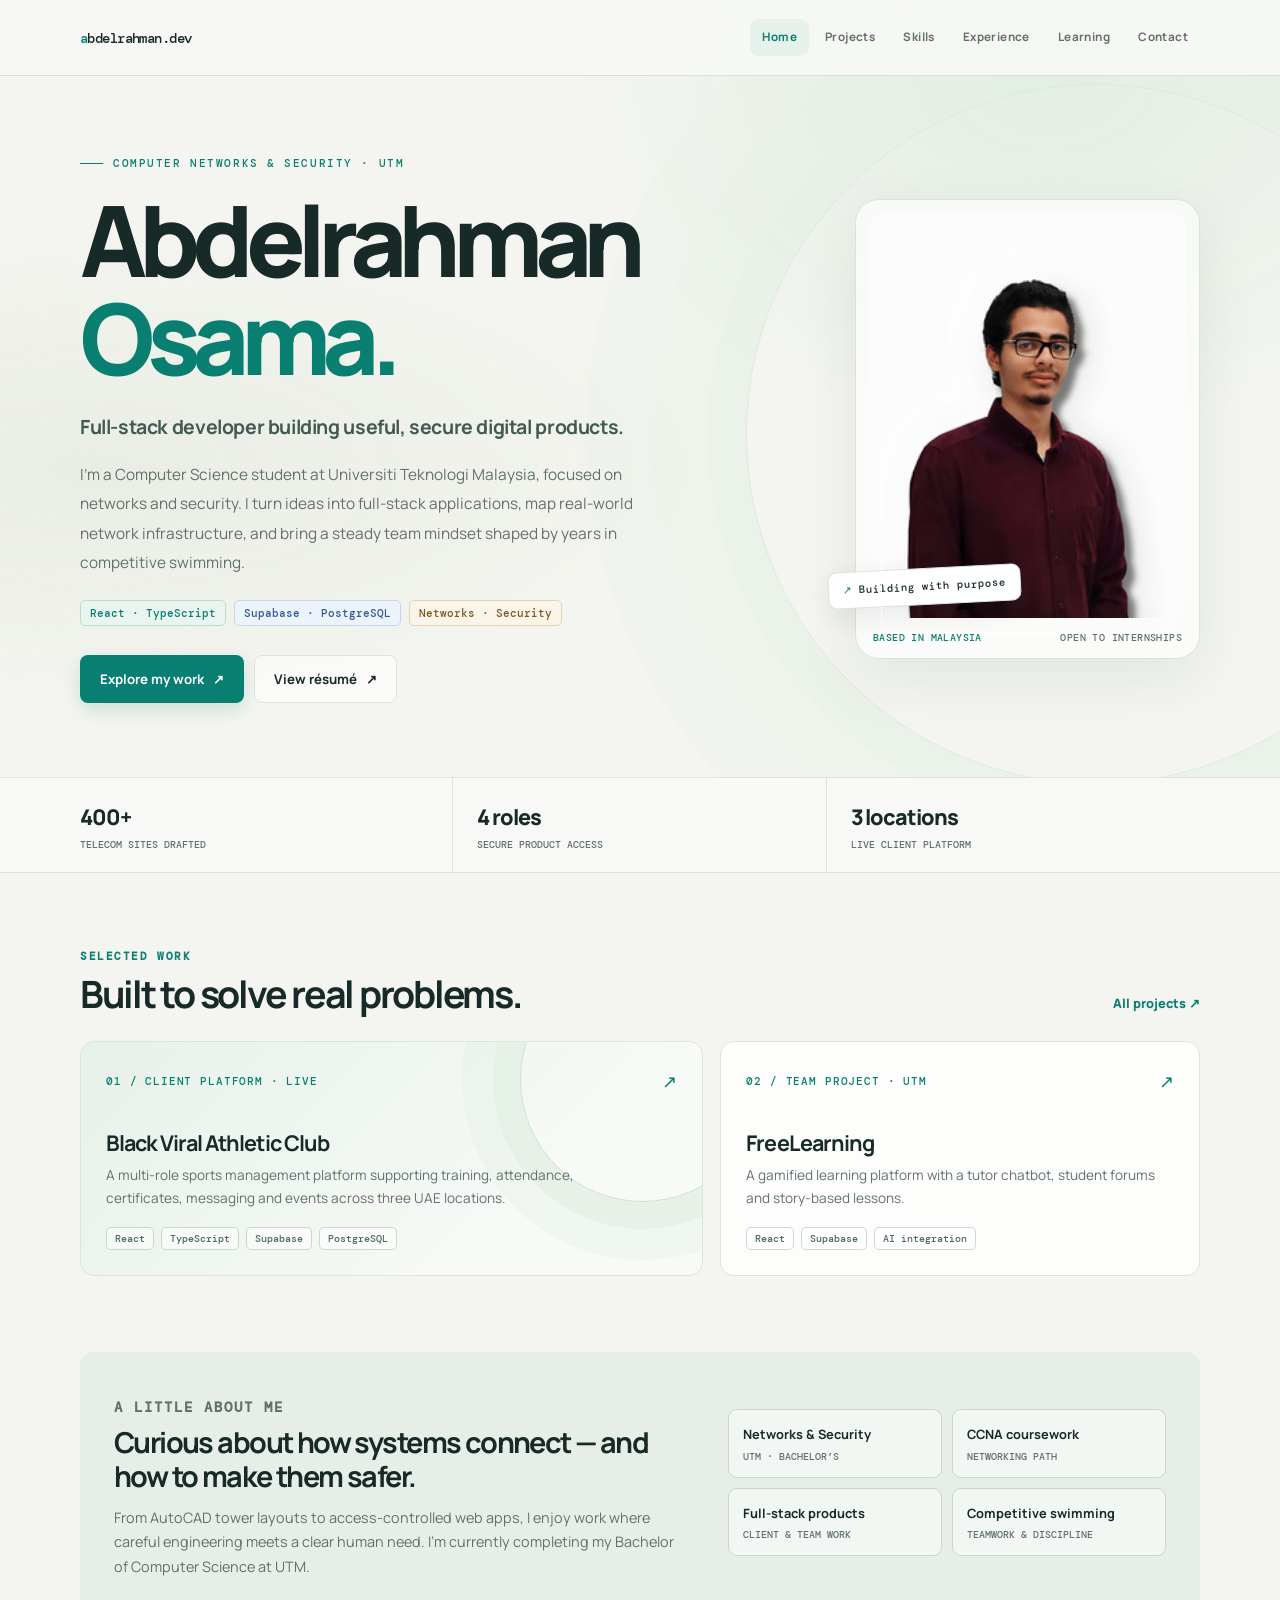
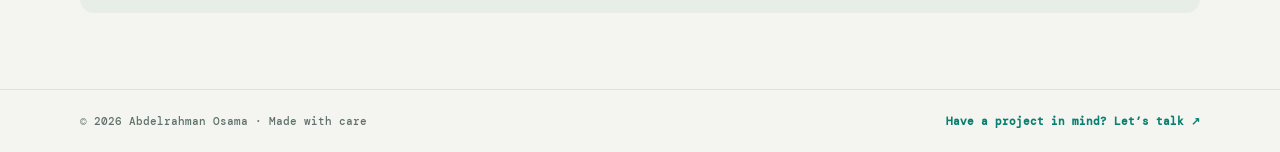
==== commit 87f8a25b: "Bust cached portfolio stylesheet" ====
--- a/index.html
+++ b/index.html
@@ -6,7 +6,7 @@
   <meta name="description" content="Abdelrahman Osama is a Computer Networks and Security student at UTM who builds full-stack products and network systems." />
   <meta name="theme-color" content="#f4f5f0" />
   <title>Abdelrahman Osama — Full-Stack Developer &amp; Networks Student</title>
-  <link rel="stylesheet" href="shared.css" />
+  <link rel="stylesheet" href="shared.css?v=20260928" />
   <style>
     .hero { position: relative; isolation: isolate; padding: 80px 0 74px; overflow: hidden; }
     .hero::before {
--- a/shared.css
+++ b/shared.css
@@ -1,153 +1,182 @@
-/* ── TOKENS ──────────────────────────────────────────────── */
+@import url('https://fonts.googleapis.com/css2?family=DM+Mono:wght@400;500&family=Manrope:wght@400;500;600;700;800&display=swap');
+
 :root {
-  --bg:      #0a0e17;
-  --bg2:     #111827;
-  --surface: #161e2f;
-  --surface-hover: #1b253b;
-  --border:  #1f2d45;
-  --accent:  #00c9a7;
-  --accent2: #3b82f6;
-  --accent3: #8b5cf6;
-  --text:    #e2e8f0;
-  --muted:   #7b8ba3;
-  --display: 'Space Grotesk', sans-serif;
-  --mono:    'JetBrains Mono', monospace;
+  color-scheme: light;
+  --bg: #f4f5f0;
+  --bg2: #e9eee8;
+  --surface: #fff;
+  --surface-hover: #f8faf7;
+  --border: #dce4dc;
+  --accent: #087f70;
+  --accent2: #315c9b;
+  --accent3: #936532;
+  --text: #172a28;
+  --muted: #60716d;
+  --display: 'Manrope', sans-serif;
+  --mono: 'DM Mono', monospace;
+  --shadow: 0 20px 60px rgba(28, 55, 48, .08);
 }
 
-/* ── RESET ───────────────────────────────────────────────── */
 *, *::before, *::after { box-sizing: border-box; margin: 0; padding: 0; }
-html { scroll-behavior: smooth; }
+html { scroll-behavior: smooth; scroll-padding-top: 90px; }
 body {
+  min-width: 320px;
   font-family: var(--display);
   background: var(--bg);
   color: var(--text);
-  line-height: 1.65;
+  line-height: 1.7;
   overflow-x: hidden;
   -webkit-font-smoothing: antialiased;
 }
-::selection { background: var(--accent); color: var(--bg); }
+::selection { background: #b7e4d8; color: var(--text); }
 a { color: inherit; text-decoration: none; }
+button, a { -webkit-tap-highlight-color: transparent; }
+a:focus-visible, button:focus-visible { outline: 3px solid #62b8a7; outline-offset: 3px; }
+img { max-width: 100%; }
+::-webkit-scrollbar { width: 8px; }
+::-webkit-scrollbar-track { background: var(--bg); }
+::-webkit-scrollbar-thumb { background: #a9c2b8; border-radius: 8px; }
 
-::-webkit-scrollbar { width: 5px; }
-::-webkit-scrollbar-track { background: var(--bg); }
-::-webkit-scrollbar-thumb { background: var(--accent); border-radius: 3px; }
+body::before {
+  content: ''; position: fixed; inset: 0; z-index: -1; pointer-events: none;
+  background: radial-gradient(ellipse at 82% 7%, rgba(191, 223, 203, .32), transparent 32%),
+    radial-gradient(ellipse at 7% 52%, rgba(221, 229, 215, .48), transparent 36%);
+}
+section { position: relative; z-index: 1; }
+.container { width: min(1120px, 100% - 48px); margin: 0 auto; }
 
-/* ── GRID OVERLAY ────────────────────────────────────────── */
-body::before {
-  content: '';
-  position: fixed; inset: 0; z-index: 0; pointer-events: none;
-  background-image:
-    linear-gradient(rgba(0,201,167,.025) 1px, transparent 1px),
-    linear-gradient(90deg, rgba(0,201,167,.025) 1px, transparent 1px);
-  background-size: 48px 48px;
+nav {
+  position: sticky; top: 0; z-index: 100;
+  display: flex; align-items: center; justify-content: space-between; gap: 20px;
+  min-height: 76px; padding: 12px max(24px, calc((100vw - 1120px) / 2));
+  background: rgba(248, 249, 245, .88); backdrop-filter: blur(16px);
+  border-bottom: 1px solid rgba(210, 222, 214, .84);
+  transition: box-shadow .2s ease;
 }
+nav.scrolled { box-shadow: 0 8px 28px rgba(25, 48, 43, .08); }
+.nav-logo { color: var(--text); font: 500 .88rem var(--mono); letter-spacing: -.04em; white-space: nowrap; }
+.nav-logo::first-letter { color: var(--accent); }
+.nav-links { display: flex; align-items: center; gap: 4px; }
+.nav-links a {
+  padding: 9px 12px; border-radius: 9px; color: var(--muted);
+  font-size: .73rem; font-weight: 700; letter-spacing: .035em;
+  transition: color .18s ease, background .18s ease;
+}
+.nav-links a:hover, .nav-links a.active { color: var(--accent); background: #e6f1ec; }
 
-/* ── NAV ─────────────────────────────────────────────────── */
-nav {
-  position: fixed; top: 0; left: 0; right: 0; z-index: 100;
-  display: flex; align-items: center; justify-content: space-between;
-  padding: 1rem 2.5rem;
-  background: rgba(10,14,23,.9);
-  backdrop-filter: blur(14px);
-  -webkit-backdrop-filter: blur(14px);
-  border-bottom: 1px solid var(--border);
-  transition: box-shadow .25s;
+.page-wrap { min-height: calc(100vh - 130px); padding: 86px 0 100px; }
+.page-header { margin-bottom: 42px; }
+.page-label, .label, .section-label, .hero-eyebrow {
+  color: var(--accent); font: 500 .7rem var(--mono); letter-spacing: .14em;
+  text-transform: uppercase;
 }
-nav.scrolled { box-shadow: 0 4px 30px rgba(0,0,0,.45); }
-.nav-logo {
-  font-family: var(--mono);
-  font-size: .85rem;
-  color: var(--accent);
-  letter-spacing: .08em;
-  transition: opacity .2s;
+.page-label { margin-bottom: 10px; }
+.page-title { font-size: clamp(2rem, 5vw, 3.25rem); line-height: 1.1; letter-spacing: -.055em; font-weight: 800; }
+.page-divider { width: 56px; height: 3px; margin-top: 19px; border-radius: 3px; background: var(--accent); }
+
+.btn {
+  display: inline-flex; align-items: center; justify-content: center; gap: 9px;
+  min-height: 48px; padding: 0 19px; border: 1px solid transparent; border-radius: 8px;
+  font: 700 .83rem var(--display); cursor: pointer; transition: transform .18s ease, box-shadow .18s ease, background .18s ease;
 }
-.nav-logo:hover { opacity: .75; }
-.nav-links { display: flex; gap: 0; }
-.nav-links a {
-  font-size: .78rem;
-  letter-spacing: .1em;
-  text-transform: uppercase;
-  color: var(--muted);
-  padding: .45rem 1rem;
-  border-radius: 6px;
-  transition: color .2s, background .2s;
-  position: relative;
+.btn:hover { transform: translateY(-2px); }
+.btn-primary { color: #fff; background: var(--accent); box-shadow: 0 7px 18px rgba(8, 127, 112, .17); }
+.btn-primary:hover { background: #066c60; box-shadow: 0 10px 24px rgba(8, 127, 112, .23); }
+.btn-outline { color: var(--text); background: rgba(255, 255, 255, .55); border-color: var(--border); }
+.btn-outline:hover { color: var(--accent); background: var(--surface); border-color: #9fc8b9; }
+
+.badge, .stack-tag, .skill-tag, .edu-pill {
+  display: inline-flex; align-items: center; border: 1px solid var(--border); border-radius: 5px;
+  padding: 5px 9px; color: #405e57; background: #f6f9f6; font: 500 .67rem var(--mono);
 }
-.nav-links a::after {
-  content: ''; position: absolute; bottom: 3px; left: 50%;
-  transform: translateX(-50%); width: 0; height: 1.5px;
-  background: var(--accent); transition: width .25s ease;
-}
-.nav-links a:hover { color: var(--accent); background: rgba(0,201,167,.04); }
-.nav-links a.active { color: var(--accent); background: rgba(0,201,167,.08); }
-.nav-links a.active::after { width: 65%; }
+.badge { transition: transform .18s ease; }
+.badge:hover { transform: translateY(-2px); }
+.badge-teal { color: var(--accent); border-color: #b9dbd0; background: #eaf5ef; }
+.badge-blue { color: var(--accent2); border-color: #c6d6ed; background: #edf3fa; }
+.badge-violet { color: #805822; border-color: #e3d2b4; background: #faf4e9; }
 
-/* ── LAYOUT ──────────────────────────────────────────────── */
-section { position: relative; z-index: 1; }
-.container { max-width: 1100px; margin: 0 auto; padding: 0 2rem; }
-.page-wrap { padding-top: 100px; padding-bottom: 5rem; }
-
-/* ── PAGE HEADER ─────────────────────────────────────────── */
-.page-header { margin-bottom: 3rem; }
-.page-label {
-  font-family: var(--mono); font-size: .72rem;
-  color: var(--accent); letter-spacing: .2em; text-transform: uppercase;
-  margin-bottom: .5rem;
-}
-.page-title {
-  font-size: clamp(1.8rem, 4vw, 2.8rem);
-  font-weight: 700; letter-spacing: -.02em;
-}
-.page-divider {
-  width: 48px; height: 3px;
-  background: linear-gradient(90deg, var(--accent), var(--accent2));
-  border-radius: 2px; margin-top: .75rem;
-}
-
-/* ── BUTTONS ─────────────────────────────────────────────── */
-.btn {
-  display: inline-flex; align-items: center; gap: .5rem;
-  padding: .7rem 1.6rem;
-  border-radius: 6px;
-  font-size: .85rem; font-weight: 600; letter-spacing: .04em;
-  cursor: pointer; transition: all .2s; font-family: var(--display);
-}
-.btn-primary { background: var(--accent); color: var(--bg); border: none; }
-.btn-primary:hover { background: #00e5be; transform: translateY(-1px); box-shadow: 0 4px 16px rgba(0,201,167,.3); }
-.btn-outline { background: transparent; color: var(--text); border: 1px solid var(--border); }
-.btn-outline:hover { border-color: var(--accent); color: var(--accent); transform: translateY(-1px); }
-
-/* ── BADGES ──────────────────────────────────────────────── */
-.badge {
-  font-family: var(--mono); font-size: .7rem;
-  padding: .3rem .7rem; border-radius: 4px; border: 1px solid; letter-spacing: .06em;
-  transition: transform .2s, box-shadow .2s;
-}
-.badge:hover { transform: translateY(-1px); }
-.badge-teal   { border-color: var(--accent);  color: var(--accent);  background: rgba(0,201,167,.07); }
-.badge-blue   { border-color: var(--accent2); color: var(--accent2); background: rgba(59,130,246,.07); }
-.badge-violet { border-color: var(--accent3); color: var(--accent3); background: rgba(139,92,246,.07); }
-
-/* ── REVEAL ──────────────────────────────────────────────── */
-.reveal { opacity: 0; transform: translateY(24px); transition: opacity .55s ease, transform .55s ease; }
+.reveal { opacity: 0; transform: translateY(16px); transition: opacity .55s ease, transform .55s ease; }
 .reveal.visible { opacity: 1; transform: none; }
 
-/* ── FOOTER ──────────────────────────────────────────────── */
-footer {
-  text-align: center; padding: 1.5rem;
-  font-family: var(--mono); font-size: .68rem;
-  color: var(--muted); border-top: 1px solid var(--border);
-  position: relative; z-index: 1;
+.projects-grid, .skills-grid, .certs-grid, .pd-grid, .contact-grid {
+  display: grid; grid-template-columns: repeat(2, minmax(0, 1fr)); gap: 18px;
 }
+.project-card, .skill-card, .cert-card, .pd-card, .contact-card, .edu-card, .tl-card, .contact-wrap, .availability-box {
+  color: var(--text); background: rgba(255,255,255,.82); border: 1px solid var(--border);
+  border-radius: 13px; box-shadow: 0 3px 14px rgba(24,47,42,.035);
+}
+.project-card, .skill-card, .cert-card, .pd-card, .contact-card, .edu-card, .tl-card {
+  padding: 24px; transition: transform .2s ease, box-shadow .2s ease, border-color .2s ease;
+}
+.project-card:hover, .skill-card:hover, .cert-card:hover, .pd-card:hover, .contact-card:hover, .edu-card:hover, .tl-card:hover {
+  transform: translateY(-3px); border-color: #b5d0c4; box-shadow: var(--shadow);
+}
+.project-card.featured { grid-column: 1 / -1; }
+.project-top, .skill-card-top, .exp-header { display: flex; align-items: flex-start; justify-content: space-between; gap: 16px; }
+.project-icon, .skill-icon, .pd-icon, .contact-icon, .cert-icon, .tl-icon, .cert-row-icon {
+  display: grid; flex: 0 0 42px; width: 42px; height: 42px; place-items: center;
+  border-radius: 10px; color: var(--accent); background: #eaf4ef; font-size: 1.1rem;
+}
+.project-name, .pd-name, .cert-name, .edu-school, .tl-role { font-weight: 800; letter-spacing: -.025em; }
+.project-name { font-size: 1.08rem; }
+.project-desc, .pd-body, .exp-bullets, .tl-bullets, .contact-intro { color: var(--muted); font-size: .9rem; }
+.project-stack, .skill-tags, .edu-pills { display: flex; flex-wrap: wrap; gap: 7px; margin-top: 17px; }
+.timeline { position: relative; display: grid; gap: 18px; }
+.tl-item { position: relative; padding-left: 22px; }
+.tl-item::before { content: ''; position: absolute; left: 0; top: 0; bottom: -18px; width: 1px; background: #c8d8ce; }
+.tl-dot { position: absolute; left: -4px; top: 8px; width: 9px; height: 9px; border-radius: 50%; background: var(--accent); box-shadow: 0 0 0 4px var(--bg); }
+.tl-card { display: flex; gap: 16px; }
+.tl-meta, .exp-date, .pd-date { color: var(--accent); font: 500 .68rem var(--mono); }
+.tl-company, .exp-company, .pd-org, .cert-issuer, .edu-location { color: var(--muted); font-size: .82rem; }
+.tl-bullets, .exp-bullets { margin: 12px 0 0 18px; }
+.tl-bullets li, .exp-bullets li { padding: 3px 0 3px 3px; }
+.about-grid { display: grid; grid-template-columns: repeat(2, 1fr); gap: 18px; }
+.contact-intro { max-width: 680px; margin-bottom: 30px; font-size: 1rem; }
+.contact-card { display: flex; align-items: center; gap: 14px; min-width: 0; }
+.contact-label, .card-sub { color: var(--muted); font: 500 .67rem var(--mono); }
+.contact-value { overflow-wrap: anywhere; font-size: .91rem; font-weight: 700; }
+.availability-box { display: flex; gap: 14px; padding: 22px; margin-top: 20px; }
+.avail-dot { flex: 0 0 9px; width: 9px; height: 9px; margin-top: 8px; border-radius: 50%; background: #35a681; box-shadow: 0 0 0 5px #e7f4ec; }
+.avail-title { font-weight: 800; }
+.avail-text { color: var(--muted); font-size: .85rem; }
+.cert-row, .edu-row, .proj-row, .exp-row, .lang-item { border-bottom: 1px solid var(--border); }
+.certs-strip { padding: 23px; border-radius: 12px; background: #eaf2ec; }
+.certs-strip-header, .cert-row, .edu-row, .proj-row, .exp-row { display: flex; align-items: center; justify-content: space-between; gap: 18px; padding: 15px 0; }
+.certs-strip-title, .section-label, .side-title { font-weight: 800; }
+.certs-strip-link, .cert-arrow { color: var(--accent); }
+.edu-date, .edu-dates, .proj-date, .proj-tech, .lang-level { color: var(--muted); font: 500 .7rem var(--mono); }
+.edu-degree, .exp-role, .proj-name, .cert-row-name { font-weight: 800; }
+.edu-uni, .proj-desc, .cert-row-detail { color: var(--muted); font-size: .85rem; }
+.lang-bar-bg { height: 6px; margin-top: 8px; border-radius: 8px; background: #e4ebe6; }
+.lang-bar-fill { height: 100%; border-radius: inherit; background: var(--accent); }
+.cert-row-body, .exp-info, .edu-body { min-width: 0; }
+.live-badge { color: #177758; font: 500 .67rem var(--mono); }
+.section { margin-top: 52px; }
+.section-last { margin-bottom: 20px; }
+footer { position: relative; z-index: 1; padding: 24px; border-top: 1px solid var(--border); color: var(--muted); text-align: center; font: 500 .68rem var(--mono); }
 
-/* ── MOBILE ──────────────────────────────────────────────── */
-@media (max-width: 768px) {
-  nav { padding: 1rem 1.25rem; }
-  .nav-links { gap: 0; }
-  .nav-links a { padding: .4rem .55rem; font-size: .65rem; }
-  .container { padding: 0 1.25rem; }
+@media (max-width: 900px) {
+  nav { align-items: flex-start; flex-direction: column; gap: 5px; padding: 13px 24px 10px; }
+  .nav-links { width: 100%; overflow-x: auto; scrollbar-width: none; }
+  .nav-links::-webkit-scrollbar { display: none; }
+  .nav-links a { white-space: nowrap; }
+}
+@media (max-width: 620px) {
+  .container { width: min(100% - 36px, 500px); }
+  nav { padding: 12px 18px 9px; }
+  .nav-links { margin: 0 -4px; }
+  .nav-links a { padding: 8px 9px; font-size: .67rem; }
+  .page-wrap { padding: 56px 0 72px; }
+  .projects-grid, .skills-grid, .certs-grid, .pd-grid, .contact-grid, .about-grid { grid-template-columns: 1fr; }
+  .project-card.featured { grid-column: auto; }
+  .project-card, .skill-card, .cert-card, .pd-card, .contact-card, .edu-card, .tl-card { padding: 19px; }
+  .tl-card { flex-direction: column; }
+  .certs-strip { padding: 18px; }
+  .certs-strip-header, .cert-row, .edu-row, .proj-row, .exp-row { align-items: flex-start; }
 }
 @media (prefers-reduced-motion: reduce) {
-  .reveal { transition: none; }
-  * { animation: none !important; }
+  html { scroll-behavior: auto; }
+  *, *::before, *::after { animation-duration: .01ms !important; transition-duration: .01ms !important; }
+  .reveal { opacity: 1; transform: none; }
 }
+
